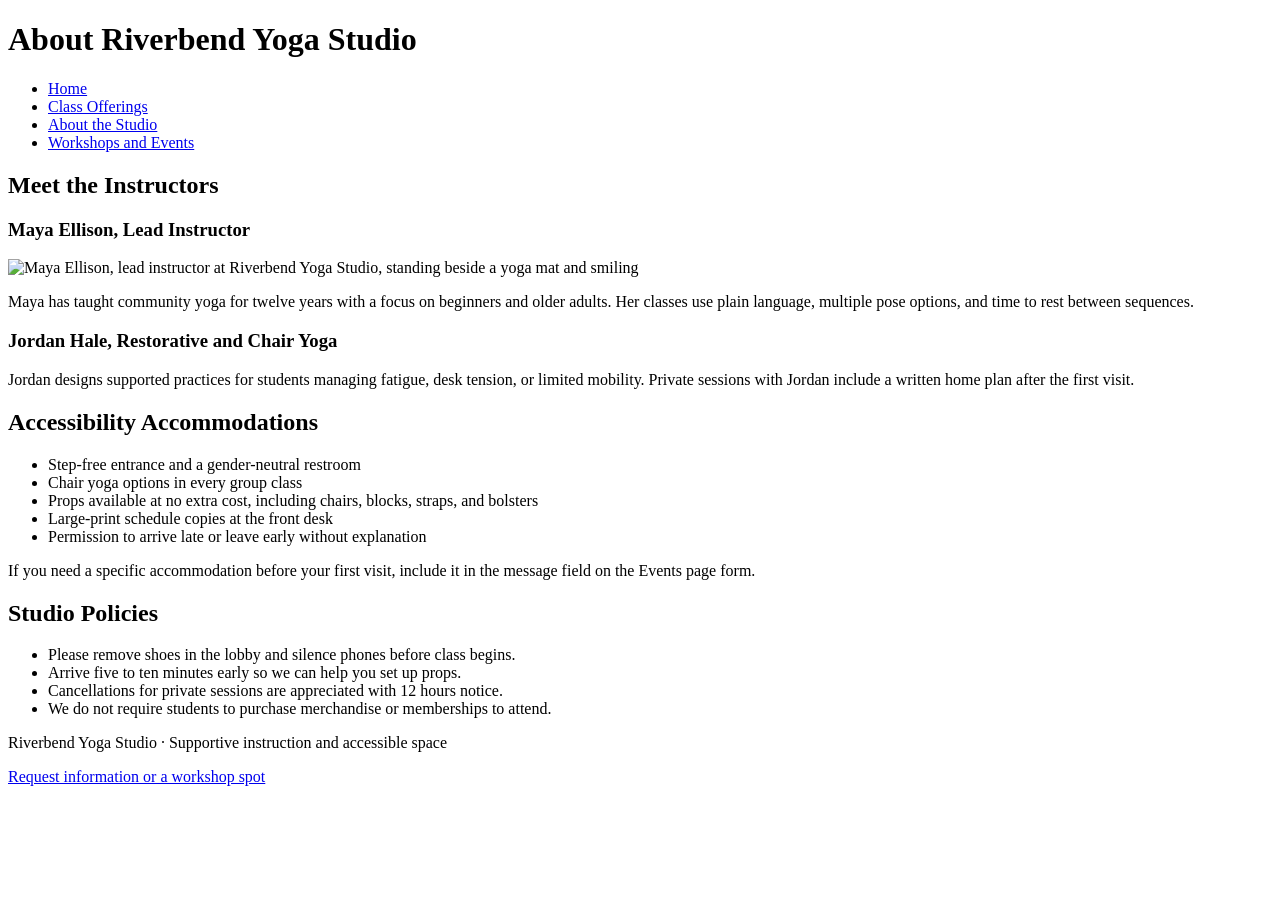
==== about.html @ a5c153de "Create about.html" ====
<!DOCTYPE html>
<html lang="en">
<head>
  <meta charset="UTF-8">
  <meta name="viewport" content="width=device-width, initial-scale=1.0">
  <title>Riverbend Yoga Studio | About</title>
</head>
<body>
  <header>
    <h1>About Riverbend Yoga Studio</h1>
    <nav aria-label="Primary">
      <ul>
        <li><a href="index.html">Home</a></li>
        <li><a href="services.html">Class Offerings</a></li>
        <li><a href="about.html">About the Studio</a></li>
        <li><a href="events.html">Workshops and Events</a></li>
      </ul>
    </nav>
  </header>
 
  <main>
    <section>
      <h2>Meet the Instructors</h2>
      <article>
        <h3>Maya Ellison, Lead Instructor</h3>
        <img src="yoga-instructor.jpg" alt="Maya Ellison, lead instructor at Riverbend Yoga Studio, standing beside a yoga mat and smiling">
        <p>Maya has taught community yoga for twelve years with a focus on beginners and older adults. Her classes use plain language, multiple pose options, and time to rest between sequences.</p>
      </article>
      <article>
        <h3>Jordan Hale, Restorative and Chair Yoga</h3>
        <p>Jordan designs supported practices for students managing fatigue, desk tension, or limited mobility. Private sessions with Jordan include a written home plan after the first visit.</p>
      </article>
    </section>
 
    <section>
      <h2>Accessibility Accommodations</h2>
      <ul>
        <li>Step-free entrance and a gender-neutral restroom</li>
        <li>Chair yoga options in every group class</li>
        <li>Props available at no extra cost, including chairs, blocks, straps, and bolsters</li>
        <li>Large-print schedule copies at the front desk</li>
        <li>Permission to arrive late or leave early without explanation</li>
      </ul>
      <p>If you need a specific accommodation before your first visit, include it in the message field on the Events page form.</p>
    </section>
 
    <section>
      <h2>Studio Policies</h2>
      <ul>
        <li>Please remove shoes in the lobby and silence phones before class begins.</li>
        <li>Arrive five to ten minutes early so we can help you set up props.</li>
        <li>Cancellations for private sessions are appreciated with 12 hours notice.</li>
        <li>We do not require students to purchase merchandise or memberships to attend.</li>
      </ul>
    </section>
  </main>
 
  <footer>
    <p>Riverbend Yoga Studio &middot; Supportive instruction and accessible space</p>
    <p><a href="events.html">Request information or a workshop spot</a></p>
  </footer>
</body>
</html>
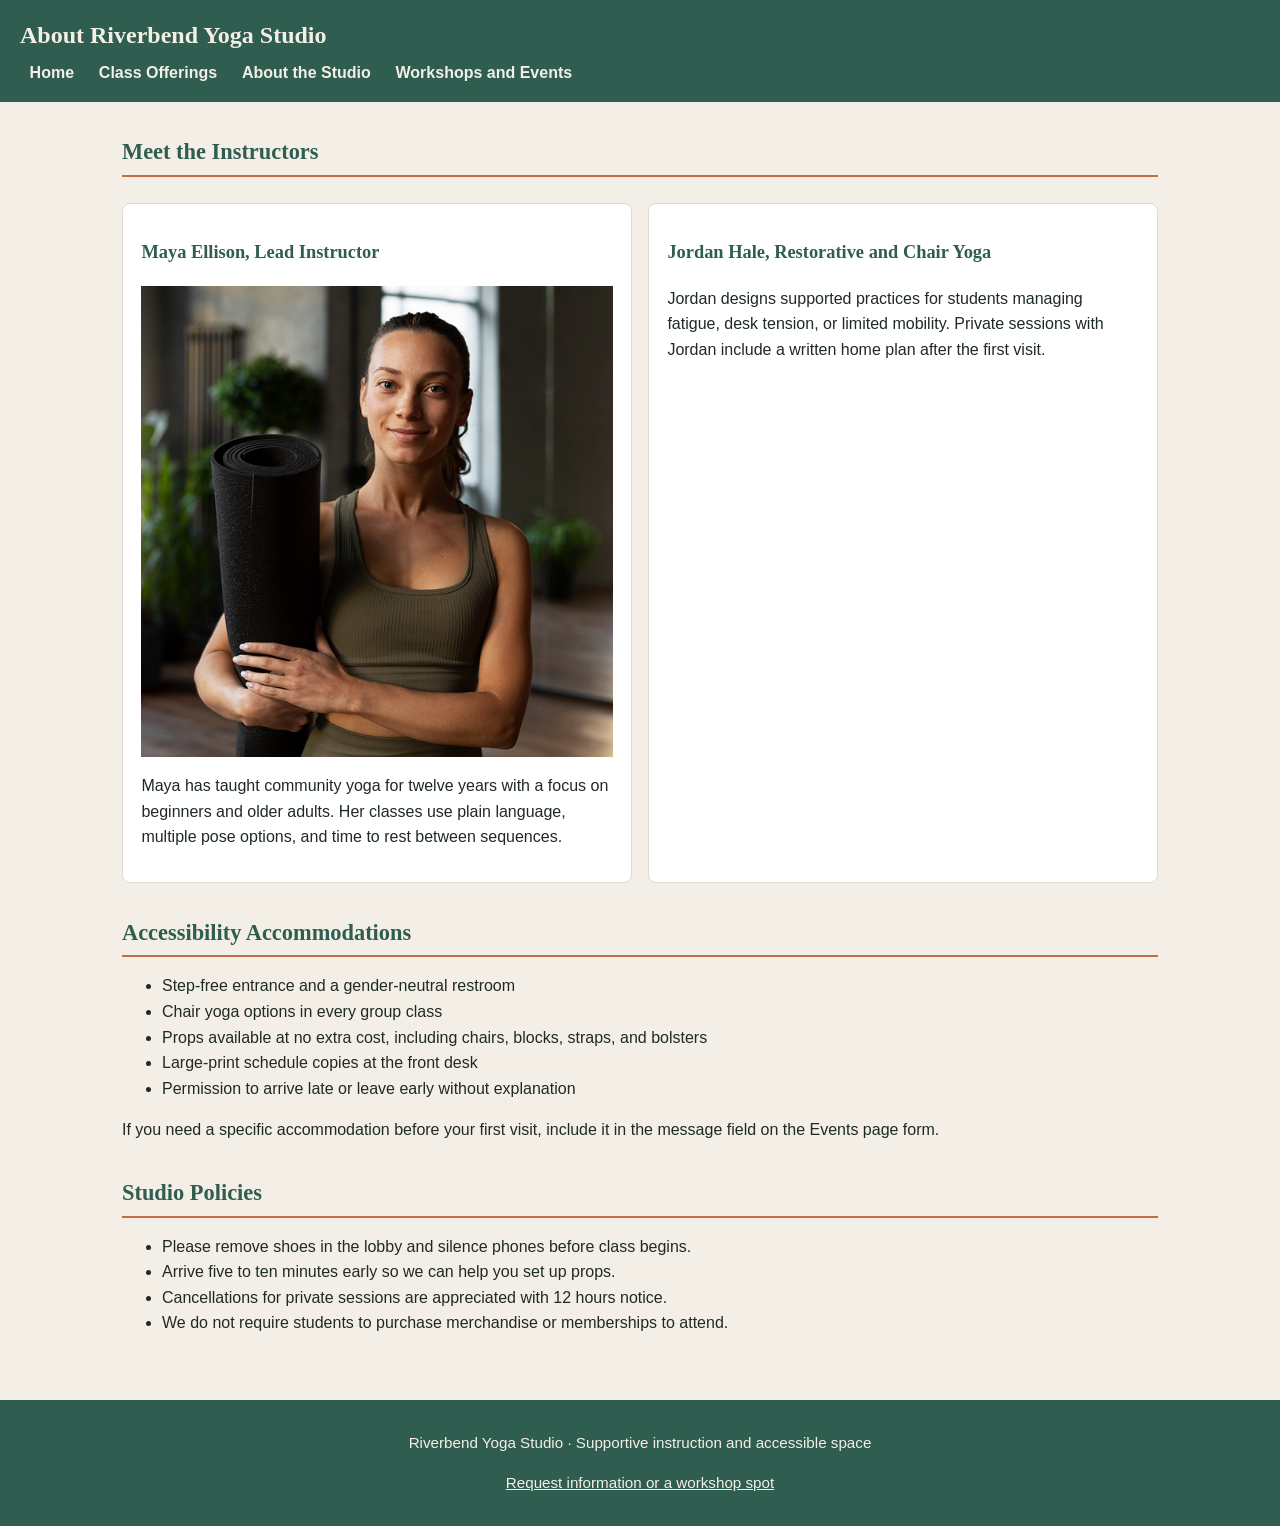
==== commit 42067f18: "Update about.html" ====
--- a/about.html
+++ b/about.html
@@ -4,6 +4,7 @@
   <meta charset="UTF-8">
   <meta name="viewport" content="width=device-width, initial-scale=1.0">
   <title>Riverbend Yoga Studio | About</title>
+  <link rel="stylesheet"href="styles.css">
 </head>
 <body>
   <header>
@@ -11,7 +12,7 @@
     <nav aria-label="Primary">
       <ul>
         <li><a href="index.html">Home</a></li>
-        <li><a href="services.html">Class Offerings</a></li>
+        <li><a href="events.html">Class Offerings</a></li>
         <li><a href="about.html">About the Studio</a></li>
         <li><a href="events.html">Workshops and Events</a></li>
       </ul>
--- a/styles.css
+++ b/styles.css
@@ -0,0 +1,225 @@
+:root {
+  --sage: #2F5D50;
+  --sand: #F4EFE6;
+  --clay: #C46B4A;
+  --ink: #1F2A24;
+  --font-head: Georgia, "Times New Roman", serif;
+  --font-body: Arial, Helvetica, sans-serif;
+}
+
+* {
+  box-sizing: border-box;
+}
+
+body {
+  margin: 0;
+  font-family: var(--font-body);
+  color: var(--ink);
+  background: var(--sand);
+  line-height: 1.6;
+}
+
+img,
+video {
+  max-width: 100%;
+  height: auto;
+  display: block;
+}
+
+/* Header and navigation */
+header {
+  background: var(--sage);
+  color: var(--sand);
+  padding: 1rem 1.25rem;
+}
+
+header h1 {
+  font-family: var(--font-head);
+  font-size: 1.5rem;
+  margin: 0 0 0.4rem;
+  color: var(--sand);
+}
+
+header p {
+  margin: 0 0 0.8rem;
+}
+
+nav ul {
+  list-style: none;
+  margin: 0;
+  padding: 0;
+  display: flex;
+  flex-direction: column;
+  gap: 0.4rem;
+}
+
+nav a {
+  color: var(--sand);
+  text-decoration: none;
+  font-weight: 600;
+  padding: 0.4rem 0.6rem;
+  border-radius: 4px;
+}
+
+nav a:hover,
+nav a:focus {
+  background: rgba(255, 255, 255, 0.18);
+  outline: none;
+}
+
+/* Main content */
+main {
+  max-width: 1100px;
+  margin: 0 auto;
+  padding: 1.5rem 1.25rem 2.5rem;
+}
+
+section {
+  margin-bottom: 2rem;
+}
+
+h2 {
+  font-family: var(--font-head);
+  color: var(--sage);
+  font-size: 1.4rem;
+  margin: 0 0 0.6rem;
+  border-bottom: 2px solid var(--clay);
+  padding-bottom: 0.3rem;
+}
+
+h3 {
+  font-family: var(--font-head);
+  color: var(--sage);
+  font-size: 1.15rem;
+}
+
+article {
+  background: #fff;
+  border: 1px solid #e0d9cf;
+  border-radius: 8px;
+  padding: 1rem 1.15rem;
+  margin-bottom: 1rem;
+}
+
+figure {
+  margin: 1rem 0;
+}
+
+figcaption {
+  font-size: 0.95rem;
+  color: #555;
+  margin-top: 0.4rem;
+  font-style: italic;
+}
+
+audio,
+video {
+  width: 100%;
+  max-width: 480px;
+  margin: 0.5rem 0 1rem;
+}
+
+/* Form */
+form {
+  background: #fff;
+  border: 1px solid #e0d9cf;
+  border-radius: 8px;
+  padding: 1.15rem;
+  max-width: 640px;
+}
+
+fieldset {
+  border: 1px solid #d4cdc2;
+  border-radius: 6px;
+  margin: 0 0 1rem;
+  padding: 0.85rem 1rem;
+}
+
+legend {
+  font-family: var(--font-head);
+  font-weight: bold;
+  color: var(--sage);
+  padding: 0 0.4rem;
+}
+
+label {
+  display: block;
+  font-weight: 600;
+  margin: 0.6rem 0 0.25rem;
+}
+
+input[type="text"],
+input[type="email"],
+input[type="tel"],
+select,
+textarea {
+  width: 100%;
+  padding: 0.55rem 0.7rem;
+  border: 1px solid #cfc7bb;
+  border-radius: 4px;
+  font-family: var(--font-body);
+  font-size: 1rem;
+}
+
+input[type="radio"] {
+  width: auto;
+  margin-right: 0.4rem;
+}
+
+button {
+  margin-top: 0.5rem;
+  background: var(--clay);
+  color: #fff;
+  border: none;
+  padding: 0.7rem 1.4rem;
+  border-radius: 4px;
+  font-size: 1rem;
+  font-weight: 600;
+  cursor: pointer;
+}
+
+button:hover,
+button:focus {
+  background: #a8573c;
+}
+
+/* Footer */
+footer {
+  background: var(--sage);
+  color: var(--sand);
+  text-align: center;
+  padding: 1rem 1.25rem;
+  font-size: 0.95rem;
+}
+
+footer a {
+  color: var(--sand);
+}
+
+/* Larger screens */
+@media (min-width: 700px) {
+  nav ul {
+    flex-direction: row;
+    flex-wrap: wrap;
+    gap: 0.35rem;
+  }
+
+  main section:has(article) {
+    display: flex;
+    flex-wrap: wrap;
+    gap: 1rem;
+  }
+
+  main section:has(article) > h2 {
+    flex: 1 1 100%;
+  }
+
+  article {
+    flex: 1 1 280px;
+    margin-bottom: 0;
+  }
+
+  main {
+    padding: 2rem;
+  }
+}
